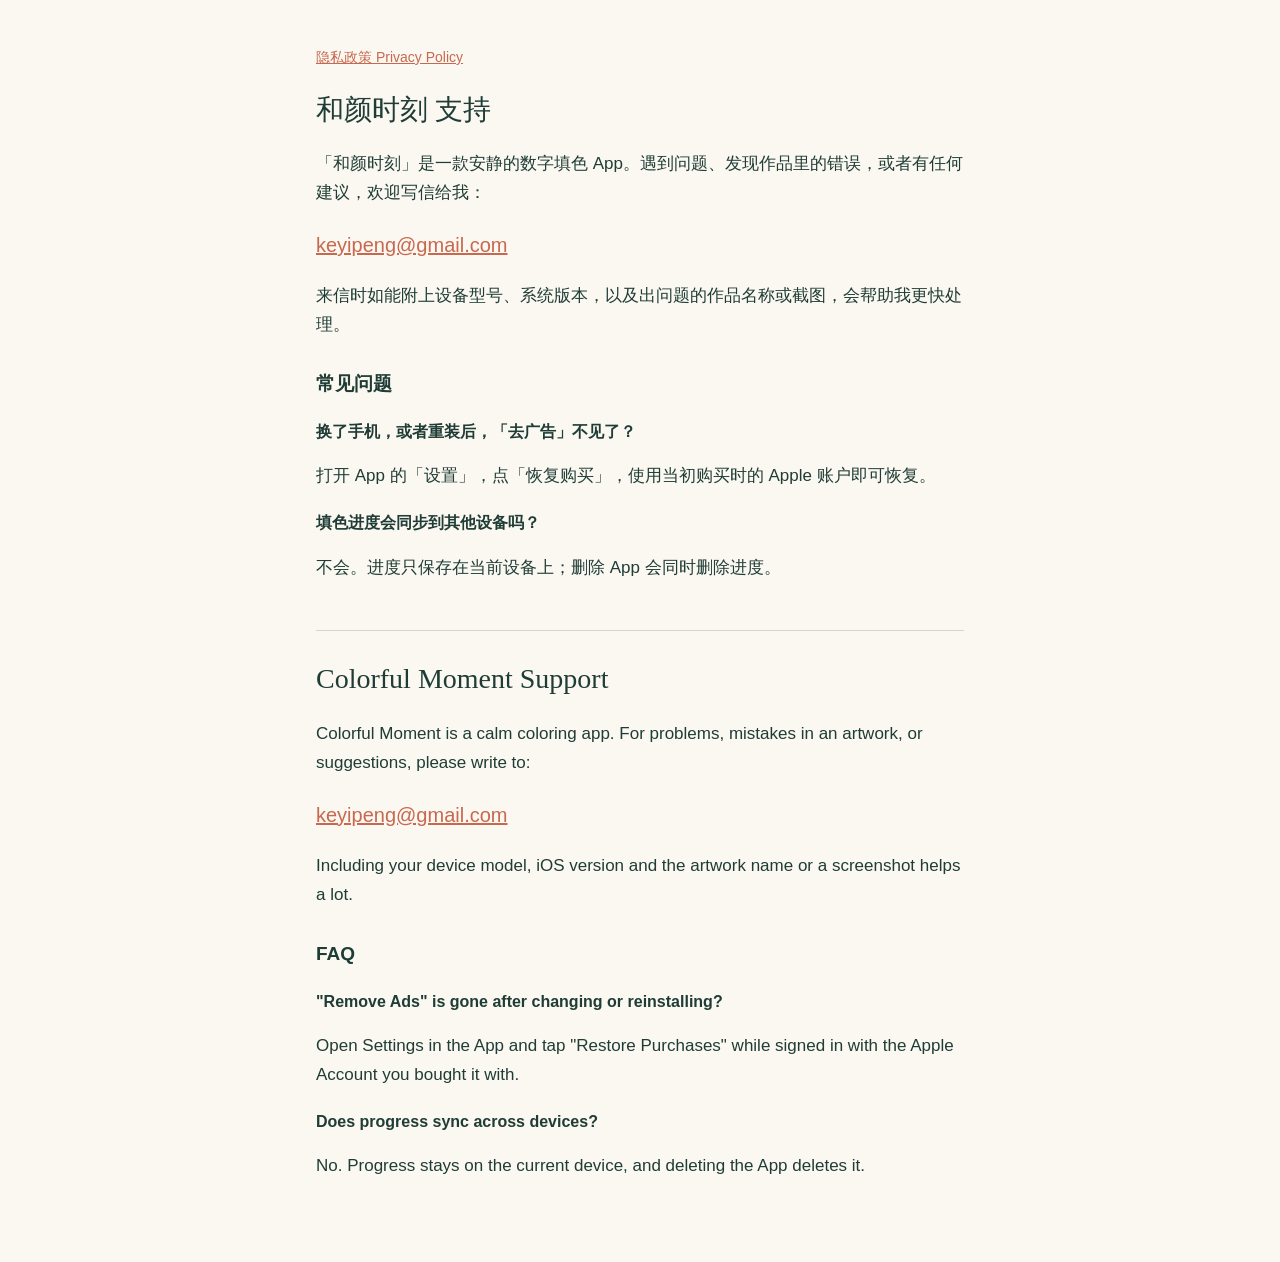
==== index.html @ 83f6f28a "Add Colorful Moment support and privacy pages" ====
<!doctype html>
<html lang="zh-Hans">
<head>
<meta charset="utf-8">
<meta name="viewport" content="width=device-width, initial-scale=1">
<title>支持 · Colorful Moment</title>
<link rel="stylesheet" href="style.css">
</head>
<body>
<main>
<p class="nav"><a href="privacy.html">隐私政策 Privacy Policy</a></p>

<h1>和颜时刻 支持</h1>
<p>「和颜时刻」是一款安静的数字填色 App。遇到问题、发现作品里的错误，或者有任何建议，欢迎写信给我：</p>
<p class="mail"><a href="mailto:keyipeng@gmail.com?subject=Colorful%20Moment">keyipeng@gmail.com</a></p>
<p>来信时如能附上设备型号、系统版本，以及出问题的作品名称或截图，会帮助我更快处理。</p>

<h2>常见问题</h2>
<h3>换了手机，或者重装后，「去广告」不见了？</h3>
<p>打开 App 的「设置」，点「恢复购买」，使用当初购买时的 Apple 账户即可恢复。</p>
<h3>填色进度会同步到其他设备吗？</h3>
<p>不会。进度只保存在当前设备上；删除 App 会同时删除进度。</p>

<hr>

<section lang="en">
<h1>Colorful Moment Support</h1>
<p>Colorful Moment is a calm coloring app. For problems, mistakes in an artwork, or suggestions, please write to:</p>
<p class="mail"><a href="mailto:keyipeng@gmail.com?subject=Colorful%20Moment">keyipeng@gmail.com</a></p>
<p>Including your device model, iOS version and the artwork name or a screenshot helps a lot.</p>

<h2>FAQ</h2>
<h3>"Remove Ads" is gone after changing or reinstalling?</h3>
<p>Open Settings in the App and tap "Restore Purchases" while signed in with the Apple Account you bought it with.</p>
<h3>Does progress sync across devices?</h3>
<p>No. Progress stays on the current device, and deleting the App deletes it.</p>
</section>
</main>
</body>
</html>
---- style.css ----
:root { --ink: #1f3d36; --muted: #5f6f6a; --accent: #c8694f; --bg: #fbf7f1; }
@media (prefers-color-scheme: dark) { :root { --ink: #e7ece9; --muted: #a9b5b0; --accent: #e59a82; --bg: #1a1f1d; } }
* { box-sizing: border-box; }
body { margin: 0; background: var(--bg); color: var(--ink);
  font: 17px/1.7 -apple-system, BlinkMacSystemFont, "PingFang SC", "Hiragino Sans GB", sans-serif; }
main { max-width: 680px; margin: 0 auto; padding: 32px 16px 64px; }
h1 { font-family: "Songti SC", Georgia, serif; font-weight: 500; font-size: 28px; margin: 16px 0 4px; }
h2 { font-size: 19px; margin: 28px 0 6px; }
h3 { font-size: 16px; margin: 18px 0 2px; }
a { color: var(--accent); }
.meta, .nav { color: var(--muted); font-size: 14px; }
.mail { font-size: 20px; }
hr { border: 0; border-top: 1px solid color-mix(in srgb, var(--ink) 18%, transparent); margin: 48px 0 24px; }
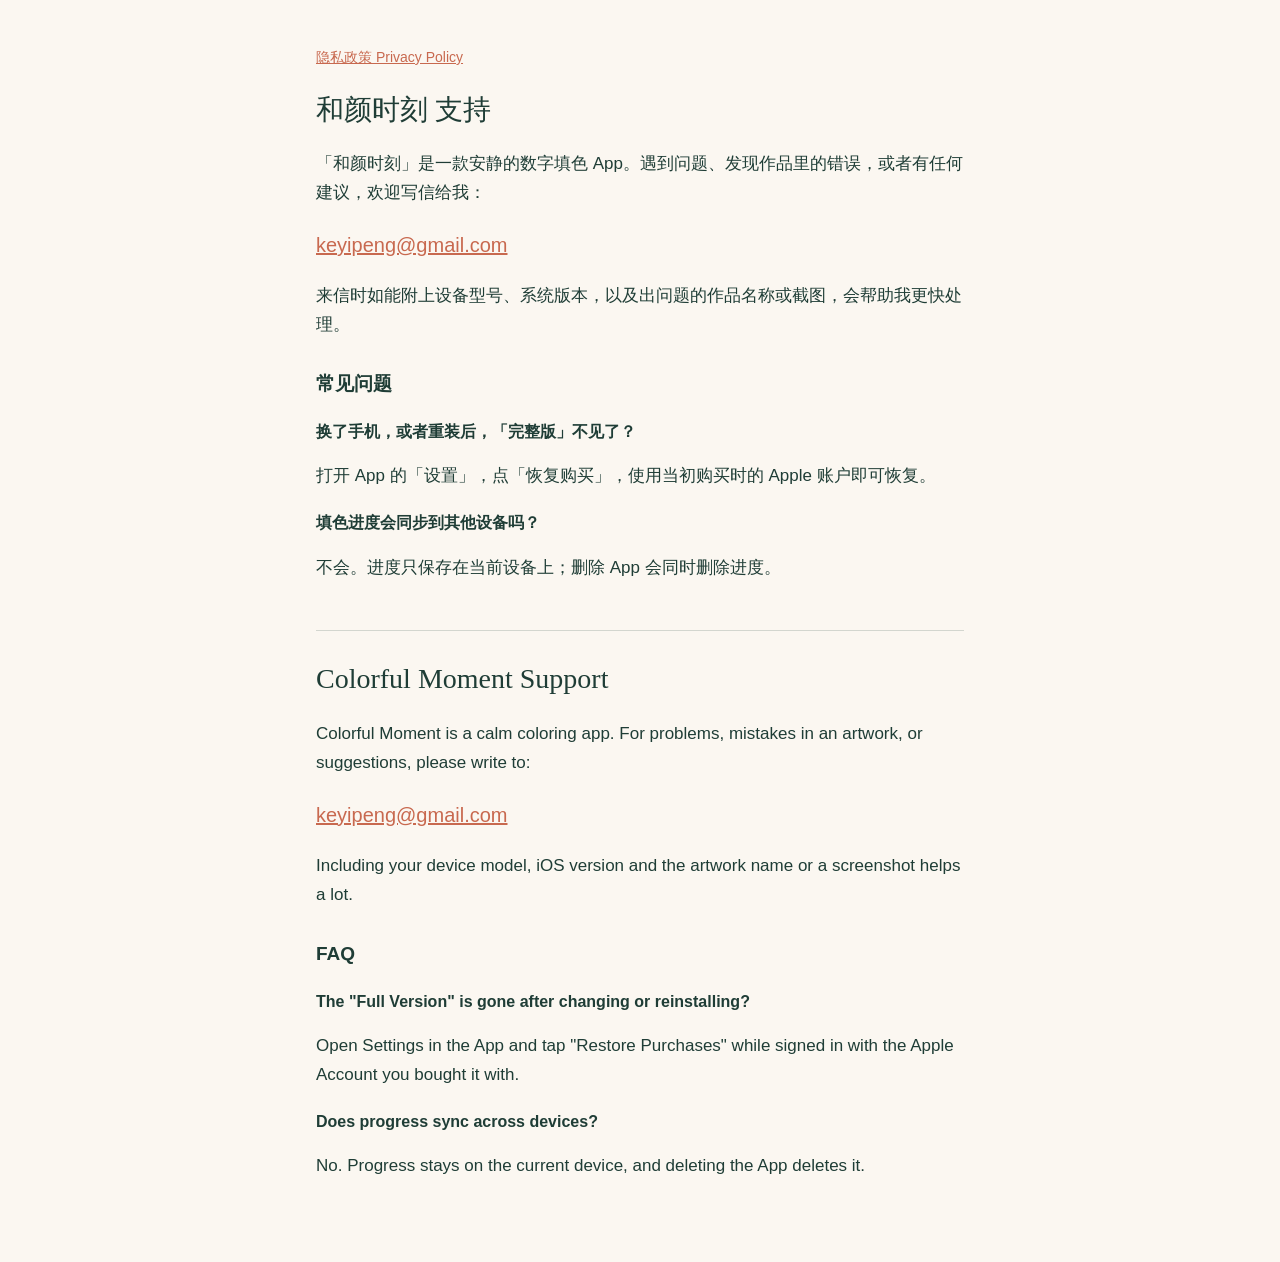
==== commit 537316f2: "Describe AdMob ads, tracking choice and the full version" ====
--- a/index.html
+++ b/index.html
@@ -16,7 +16,7 @@
 <p>来信时如能附上设备型号、系统版本，以及出问题的作品名称或截图，会帮助我更快处理。</p>
 
 <h2>常见问题</h2>
-<h3>换了手机，或者重装后，「去广告」不见了？</h3>
+<h3>换了手机，或者重装后，「完整版」不见了？</h3>
 <p>打开 App 的「设置」，点「恢复购买」，使用当初购买时的 Apple 账户即可恢复。</p>
 <h3>填色进度会同步到其他设备吗？</h3>
 <p>不会。进度只保存在当前设备上；删除 App 会同时删除进度。</p>
@@ -30,7 +30,7 @@
 <p>Including your device model, iOS version and the artwork name or a screenshot helps a lot.</p>
 
 <h2>FAQ</h2>
-<h3>"Remove Ads" is gone after changing or reinstalling?</h3>
+<h3>The "Full Version" is gone after changing or reinstalling?</h3>
 <p>Open Settings in the App and tap "Restore Purchases" while signed in with the Apple Account you bought it with.</p>
 <h3>Does progress sync across devices?</h3>
 <p>No. Progress stays on the current device, and deleting the App deletes it.</p>
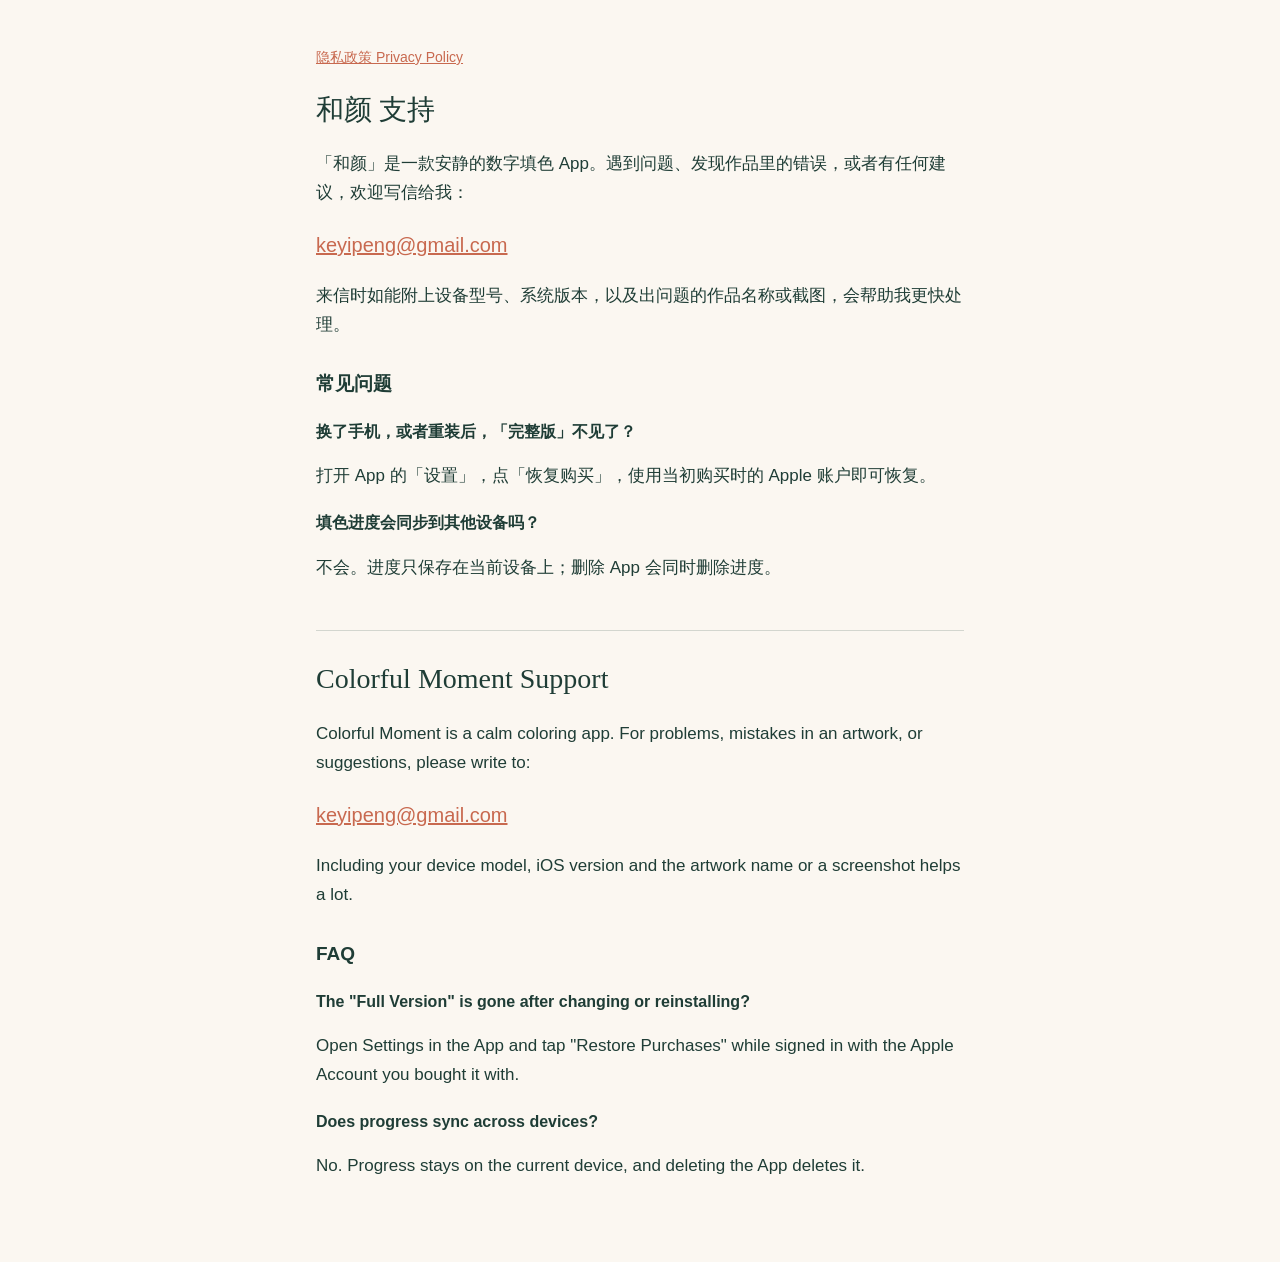
==== commit 76dc6cdd: "docs: rename Chinese app name to 和颜 Co-Authored-By: Claude Opus 5.5 <noreply@anthropic.com> Claude-S" ====
--- a/index.html
+++ b/index.html
@@ -10,8 +10,8 @@
 <main>
 <p class="nav"><a href="privacy.html">隐私政策 Privacy Policy</a></p>
 
-<h1>和颜时刻 支持</h1>
-<p>「和颜时刻」是一款安静的数字填色 App。遇到问题、发现作品里的错误，或者有任何建议，欢迎写信给我：</p>
+<h1>和颜 支持</h1>
+<p>「和颜」是一款安静的数字填色 App。遇到问题、发现作品里的错误，或者有任何建议，欢迎写信给我：</p>
 <p class="mail"><a href="mailto:keyipeng@gmail.com?subject=Colorful%20Moment">keyipeng@gmail.com</a></p>
 <p>来信时如能附上设备型号、系统版本，以及出问题的作品名称或截图，会帮助我更快处理。</p>
 
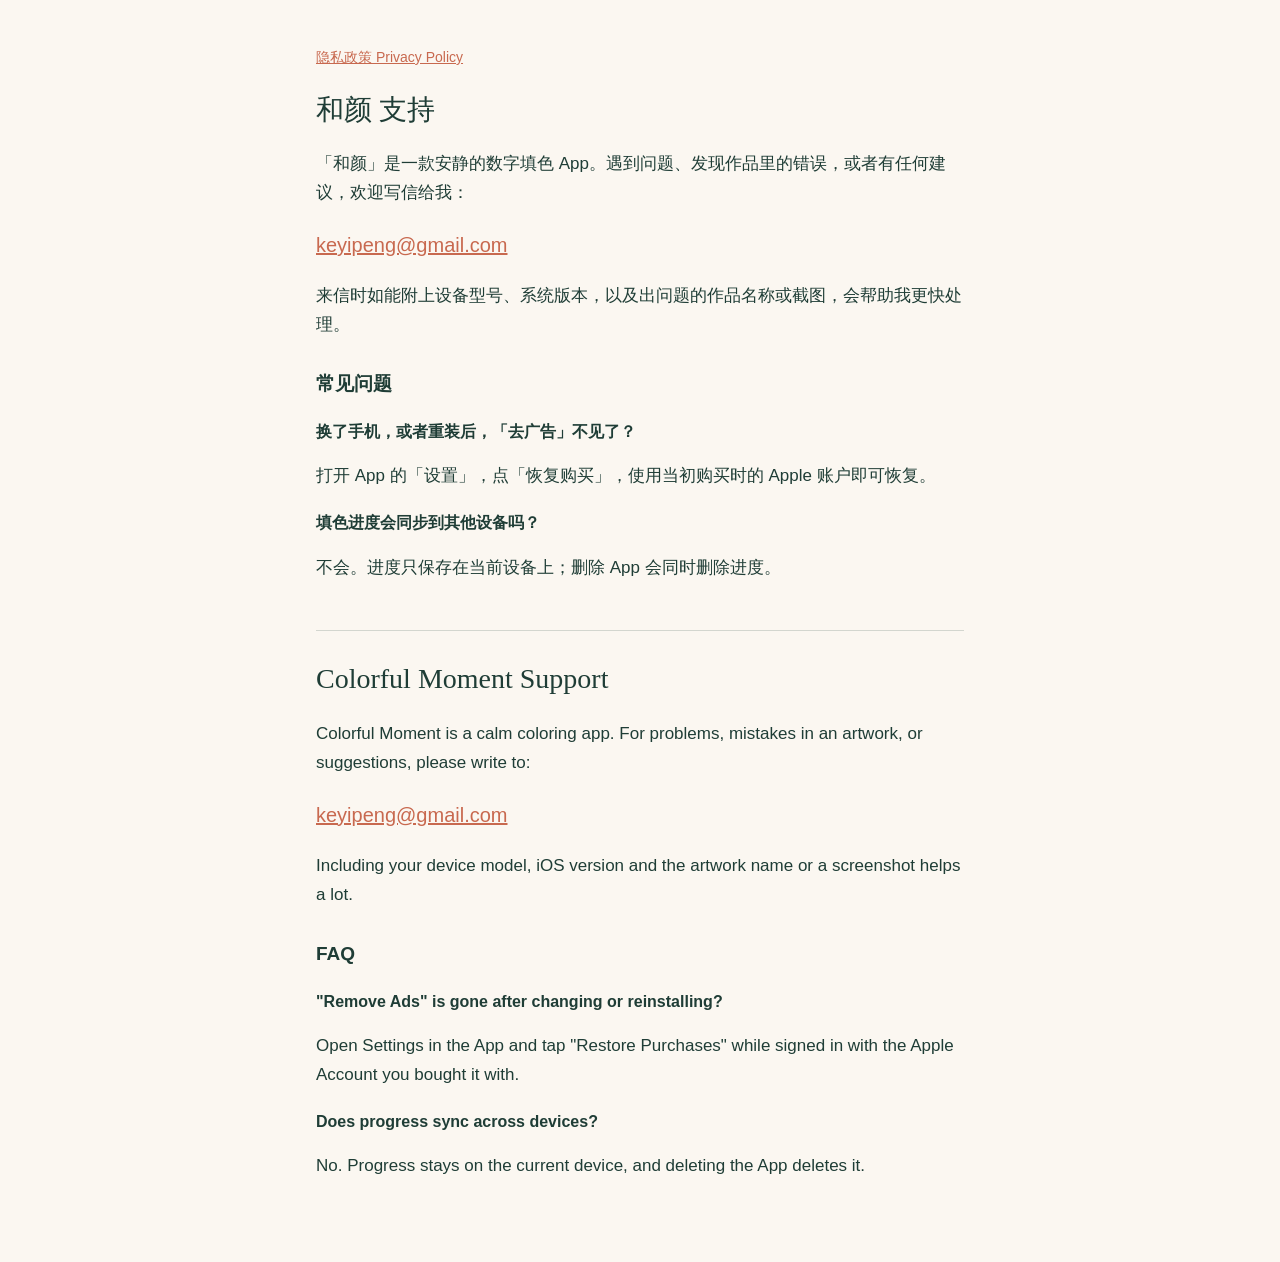
==== commit d2dddd3d: "docs: name Remove Ads, drop free claim, note optional hint videos Co-Authored-By: Claude Opus 5.5 <n" ====
--- a/index.html
+++ b/index.html
@@ -16,7 +16,7 @@
 <p>来信时如能附上设备型号、系统版本，以及出问题的作品名称或截图，会帮助我更快处理。</p>
 
 <h2>常见问题</h2>
-<h3>换了手机，或者重装后，「完整版」不见了？</h3>
+<h3>换了手机，或者重装后，「去广告」不见了？</h3>
 <p>打开 App 的「设置」，点「恢复购买」，使用当初购买时的 Apple 账户即可恢复。</p>
 <h3>填色进度会同步到其他设备吗？</h3>
 <p>不会。进度只保存在当前设备上；删除 App 会同时删除进度。</p>
@@ -30,7 +30,7 @@
 <p>Including your device model, iOS version and the artwork name or a screenshot helps a lot.</p>
 
 <h2>FAQ</h2>
-<h3>The "Full Version" is gone after changing or reinstalling?</h3>
+<h3>"Remove Ads" is gone after changing or reinstalling?</h3>
 <p>Open Settings in the App and tap "Restore Purchases" while signed in with the Apple Account you bought it with.</p>
 <h3>Does progress sync across devices?</h3>
 <p>No. Progress stays on the current device, and deleting the App deletes it.</p>
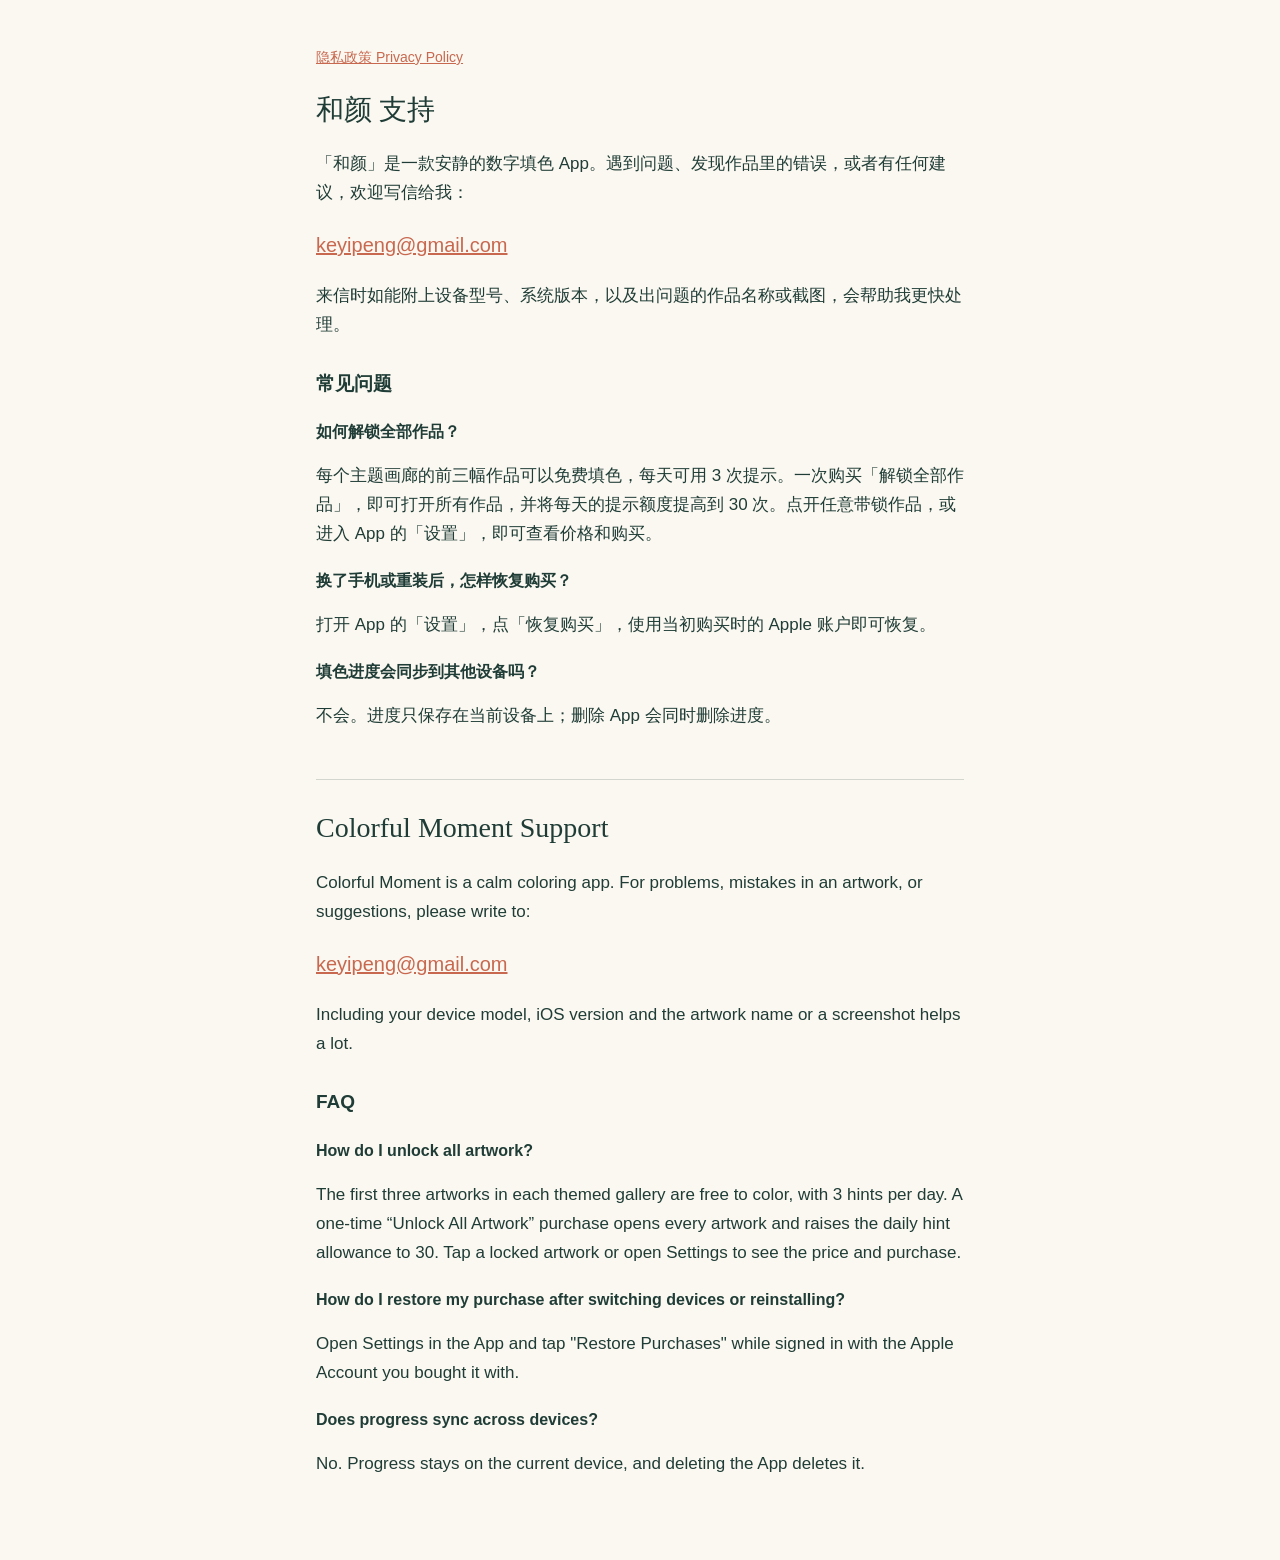
==== commit f25172b8: "Align Colorful Moment support and privacy with build 10" ====
--- a/index.html
+++ b/index.html
@@ -16,7 +16,9 @@
 <p>来信时如能附上设备型号、系统版本，以及出问题的作品名称或截图，会帮助我更快处理。</p>
 
 <h2>常见问题</h2>
-<h3>换了手机，或者重装后，「去广告」不见了？</h3>
+<h3>如何解锁全部作品？</h3>
+<p>每个主题画廊的前三幅作品可以免费填色，每天可用 3 次提示。一次购买「解锁全部作品」，即可打开所有作品，并将每天的提示额度提高到 30 次。点开任意带锁作品，或进入 App 的「设置」，即可查看价格和购买。</p>
+<h3>换了手机或重装后，怎样恢复购买？</h3>
 <p>打开 App 的「设置」，点「恢复购买」，使用当初购买时的 Apple 账户即可恢复。</p>
 <h3>填色进度会同步到其他设备吗？</h3>
 <p>不会。进度只保存在当前设备上；删除 App 会同时删除进度。</p>
@@ -30,7 +32,9 @@
 <p>Including your device model, iOS version and the artwork name or a screenshot helps a lot.</p>
 
 <h2>FAQ</h2>
-<h3>"Remove Ads" is gone after changing or reinstalling?</h3>
+<h3>How do I unlock all artwork?</h3>
+<p>The first three artworks in each themed gallery are free to color, with 3 hints per day. A one-time “Unlock All Artwork” purchase opens every artwork and raises the daily hint allowance to 30. Tap a locked artwork or open Settings to see the price and purchase.</p>
+<h3>How do I restore my purchase after switching devices or reinstalling?</h3>
 <p>Open Settings in the App and tap "Restore Purchases" while signed in with the Apple Account you bought it with.</p>
 <h3>Does progress sync across devices?</h3>
 <p>No. Progress stays on the current device, and deleting the App deletes it.</p>
